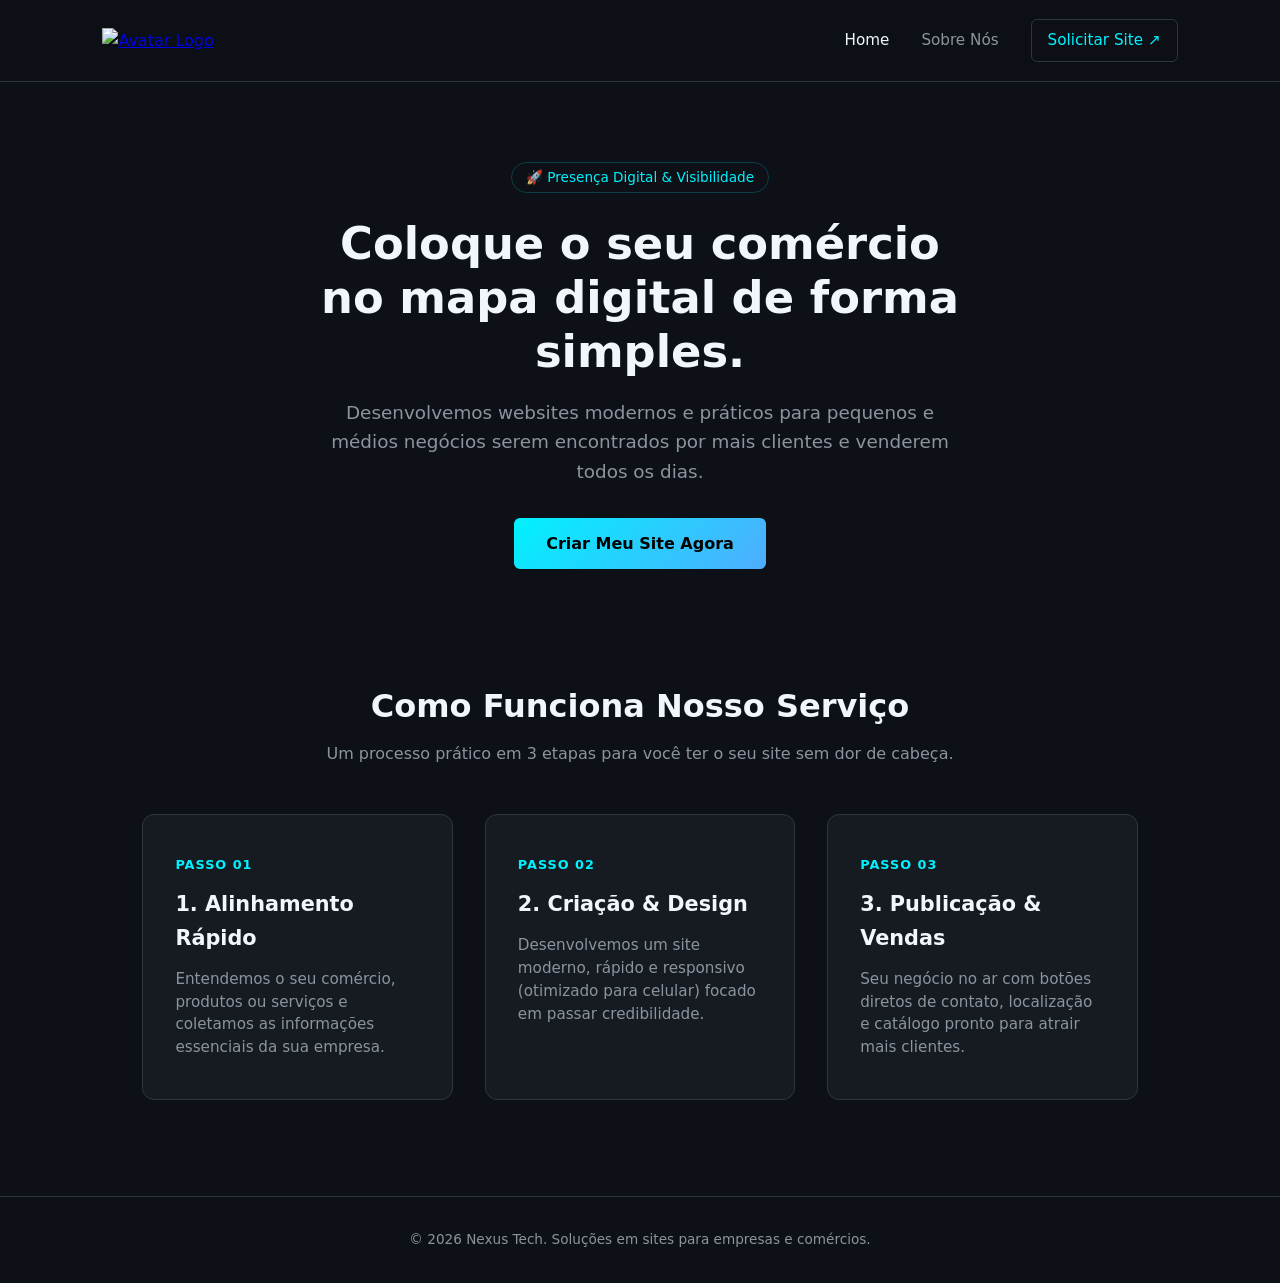
==== index.html @ e7c4770c "Nexus-1" ====
<!DOCTYPE html>
<html lang="pt-BR">

<head>
    <meta charset="UTF-8">
    <meta name="viewport" content="width=device-width, initial-scale=1.0">
    <title>Nexus Tech | Websites para Pequenos e Médios Comércios</title>
    <link rel="stylesheet" href="style.css">
</head>

<body>

    <!-- NAVBAR -->
    <header class="navbar">
        <nav class="navbar-expand-sm">
            <div class="container-fluid">
                <a class="navbar-brand" href="index.html">
                    <img src="logo.png" alt="Avatar Logo" style="width:40px;" class="rounded-pill">
                </a>
            </div>
        </nav>
        <nav class="nav-links">
            <a href="index.html" class="active">Home</a>
            <a href="sobre.html">Sobre Nós</a>
            <a href="https://wa.me/5563993018649" target="_blank" rel="noopener noreferrer" class="nav-btn">Solicitar
                Site ↗</a>
        </nav>
    </header>

    <!-- HERO SECTION -->
    <section class="hero">
        <div class="tag">🚀 Presença Digital & Visibilidade</div>
        <h1>Coloque o seu comércio no mapa digital de forma simples.</h1>
        <p>Desenvolvemos websites modernos e práticos para pequenos e médios negócios serem encontrados por mais
            clientes e venderem todos os dias.</p>

        <div class="hero-actions">
            <a href="https://wa.me/5563993018649?text=Ol%C3%A1!%20Quero%20criar%20um%20site%20para%20o%20meu%20com%C3%A9rcio."
                target="_blank" class="btn-primary">Criar Meu Site Agora</a>
        </div>
    </section>

    <!-- SEÇÃO CENTRAL COM OS 3 CARDS EXPLICATIVOS -->
    <section class="process-section">
        <div class="section-header">
            <h2>Como Funciona Nosso Serviço</h2>
            <p>Um processo prático em 3 etapas para você ter o seu site sem dor de cabeça.</p>
        </div>

        <div class="cards-container">
            <div class="card">
                <div class="card-step">Passo 01</div>
                <h3>1. Alinhamento Rápido</h3>
                <p>Entendemos o seu comércio, produtos ou serviços e coletamos as informações essenciais da sua empresa.
                </p>
            </div>

            <div class="card">
                <div class="card-step">Passo 02</div>
                <h3>2. Criação & Design</h3>
                <p>Desenvolvemos um site moderno, rápido e responsivo (otimizado para celular) focado em passar
                    credibilidade.</p>
            </div>

            <div class="card">
                <div class="card-step">Passo 03</div>
                <h3>3. Publicação & Vendas</h3>
                <p>Seu negócio no ar com botões diretos de contato, localização e catálogo pronto para atrair mais
                    clientes.</p>
            </div>
        </div>
    </section>

    <footer>
        <p>&copy; 2026 Nexus Tech. Soluções em sites para empresas e comércios.</p>
    </footer>

</body>

</html>
---- style.css ----
:root {
    --bg: #0d1117;
    --surface: #161b22;
    --border: #30363d;
    --primary: #00f2fe;
    --secondary: #4facfe;
    --text: #f0f6fc;
    --muted: #8b949e;
    --font: system-ui, -apple-system, BlinkMacSystemFont, "Segoe UI", Roboto, sans-serif;
}

* { margin: 0; padding: 0; box-sizing: border-box; }

body {
    background-color: var(--bg);
    color: var(--text);
    font-family: var(--font);
    line-height: 1.6;
    display: flex;
    flex-direction: column;
    min-height: 100vh;
}

/* NAVBAR */
.navbar {
    display: flex;
    justify-content: space-between;
    align-items: center;
    padding: 1.2rem 8%;
    border-bottom: 1px solid var(--border);
    background-color: rgba(13, 17, 23, 0.9);
    position: sticky;
    top: 0;
    z-index: 100;
}

.brand {
    display: flex;
    align-items: center;
    gap: 12px;
    text-decoration: none;
}

.brand-name {
    font-size: 1.2rem;
    font-weight: 800;
    letter-spacing: 1px;
    color: var(--text);
}

.brand-name span { color: var(--primary); }

.nav-links {
    display: flex;
    align-items: center;
    gap: 2rem;
}

.nav-links a {
    color: var(--muted);
    text-decoration: none;
    font-size: 0.95rem;
    transition: 0.2s;
}

.nav-links a:hover, .nav-links a.active { color: var(--text); }

.nav-btn {
    border: 1px solid var(--border);
    padding: 0.5rem 1rem;
    border-radius: 6px;
    color: var(--primary) !important;
}

.nav-btn:hover { background: var(--surface); }

/* HERO */
.hero {
    padding: 5rem 8% 3rem;
    text-align: center;
    max-width: 850px;
    margin: 0 auto;
}

.tag {
    display: inline-block;
    font-size: 0.85rem;
    color: var(--primary);
    border: 1px solid rgba(0, 242, 254, 0.2);
    padding: 4px 14px;
    border-radius: 20px;
    margin-bottom: 1.5rem;
}

.hero h1 {
    font-size: 2.8rem;
    line-height: 1.2;
    margin-bottom: 1.2rem;
    font-weight: 800;
}

.hero p {
    font-size: 1.15rem;
    color: var(--muted);
    margin-bottom: 2rem;
}

.btn-primary {
    background: linear-gradient(135deg, var(--primary), var(--secondary));
    color: #000;
    font-weight: 700;
    padding: 0.8rem 2rem;
    border-radius: 6px;
    text-decoration: none;
    display: inline-block;
    transition: transform 0.2s;
}

.btn-primary:hover { transform: translateY(-2px); }

/* SEÇÃO DOS 3 CARDS CENTRALIZADOS */
.process-section {
    padding: 4rem 8% 6rem;
    max-width: 1200px;
    margin: 0 auto;
    width: 100%;
}

.section-header {
    text-align: center;
    margin-bottom: 3rem;
}

.section-header h2 {
    font-size: 2rem;
    margin-bottom: 0.5rem;
}

.section-header p {
    color: var(--muted);
}

.cards-container {
    display: grid;
    grid-template-columns: repeat(auto-fit, minmax(280px, 1fr));
    gap: 2rem;
}

.card {
    background: var(--surface);
    border: 1px solid var(--border);
    padding: 2.5rem 2rem;
    border-radius: 12px;
    transition: transform 0.3s, border-color 0.3s;
}

.card:hover {
    transform: translateY(-5px);
    border-color: var(--primary);
}

.card-step {
    font-size: 0.8rem;
    font-weight: 700;
    color: var(--primary);
    text-transform: uppercase;
    margin-bottom: 0.8rem;
    letter-spacing: 1px;
}

.card h3 {
    font-size: 1.3rem;
    margin-bottom: 0.8rem;
}

.card p {
    color: var(--muted);
    font-size: 0.95rem;
    line-height: 1.5;
}

/* PAGINA SOBRE */
.page-container { padding: 4rem 8%; max-width: 800px; flex: 1; margin: 0 auto; }
.about-hero { margin-bottom: 3rem; }
.about-hero h1 { font-size: 2.4rem; margin-bottom: 0.5rem; }
.lead { font-size: 1.15rem; color: var(--muted); }
.text-block { margin-bottom: 2.5rem; }
.text-block h2 { font-size: 1.3rem; color: var(--primary); margin-bottom: 0.8rem; }
.text-block p { color: var(--muted); }

/* FOOTER */
footer {
    margin-top: auto;
    padding: 2rem 8%;
    border-top: 1px solid var(--border);
    color: var(--muted);
    font-size: 0.85rem;
    text-align: center;
}
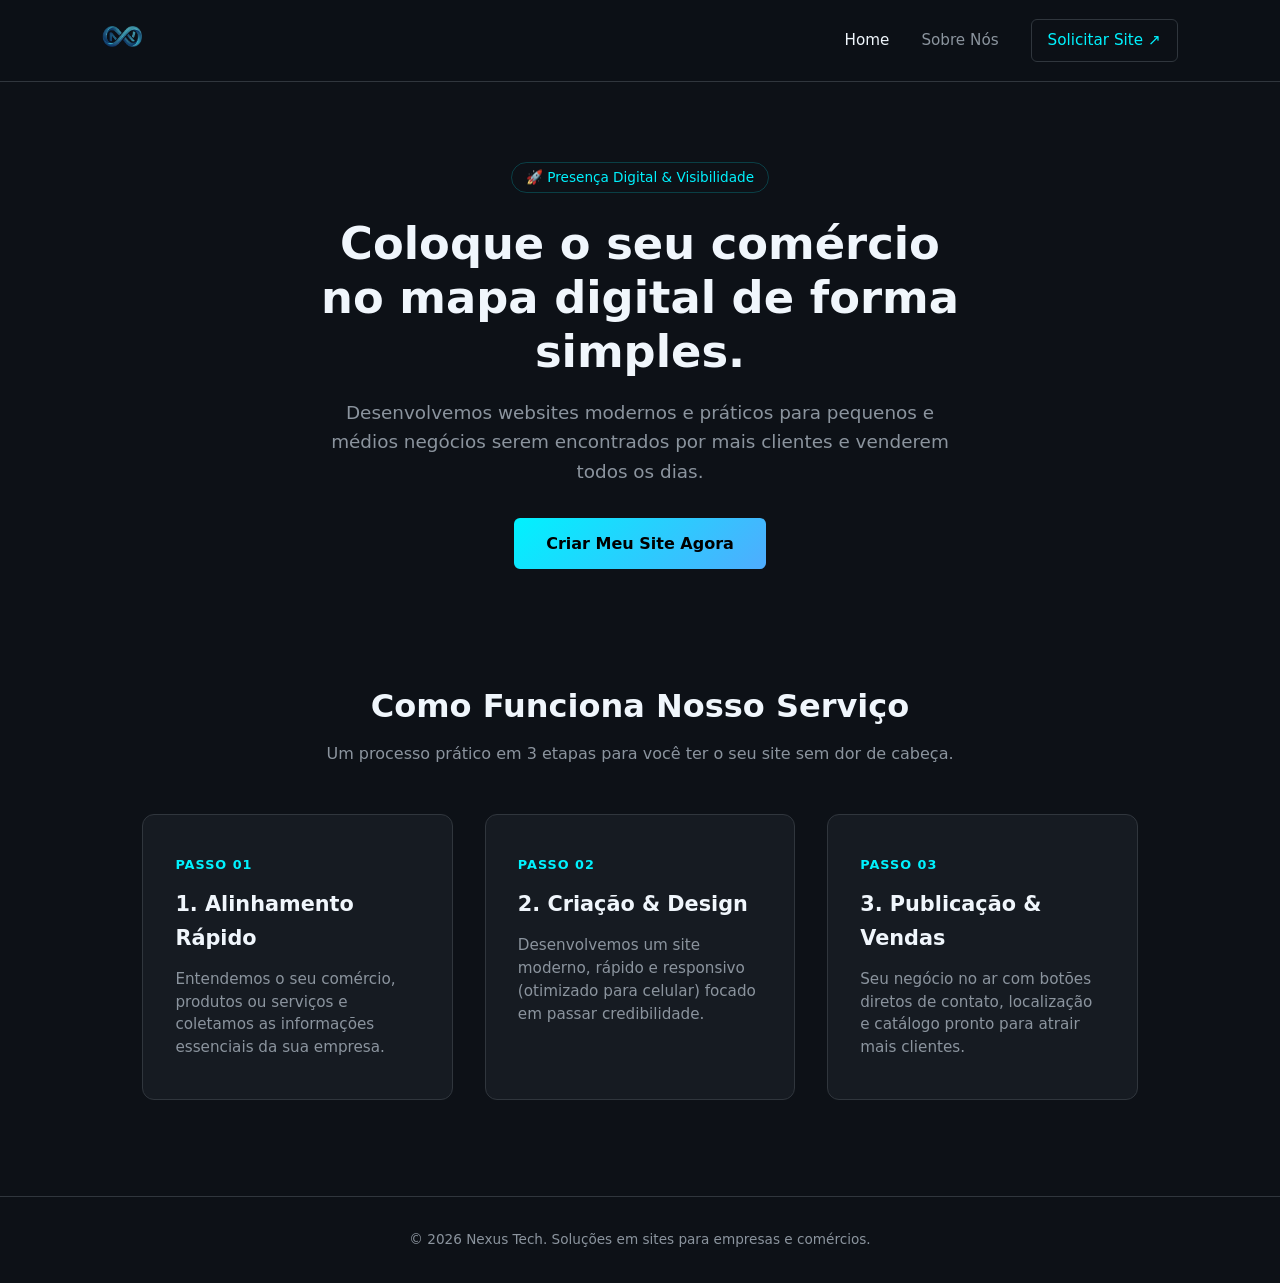
==== commit d105b597: "ajuste" ====
--- a/index.html
+++ b/index.html
@@ -4,6 +4,7 @@
 <head>
     <meta charset="UTF-8">
     <meta name="viewport" content="width=device-width, initial-scale=1.0">
+    <link rel="icon" href="Logo.png" type="image/png">
     <title>Nexus Tech | Websites para Pequenos e Médios Comércios</title>
     <link rel="stylesheet" href="style.css">
 </head>
@@ -15,7 +16,7 @@
         <nav class="navbar-expand-sm">
             <div class="container-fluid">
                 <a class="navbar-brand" href="index.html">
-                    <img src="logo.png" alt="Avatar Logo" style="width:40px;" class="rounded-pill">
+                    <img src="Logo.png" alt="Avatar Logo" style="width:40px;" class="rounded-pill">
                 </a>
             </div>
         </nav>
@@ -77,4 +78,4 @@
 
 </body>
 
-</html>+</html>
